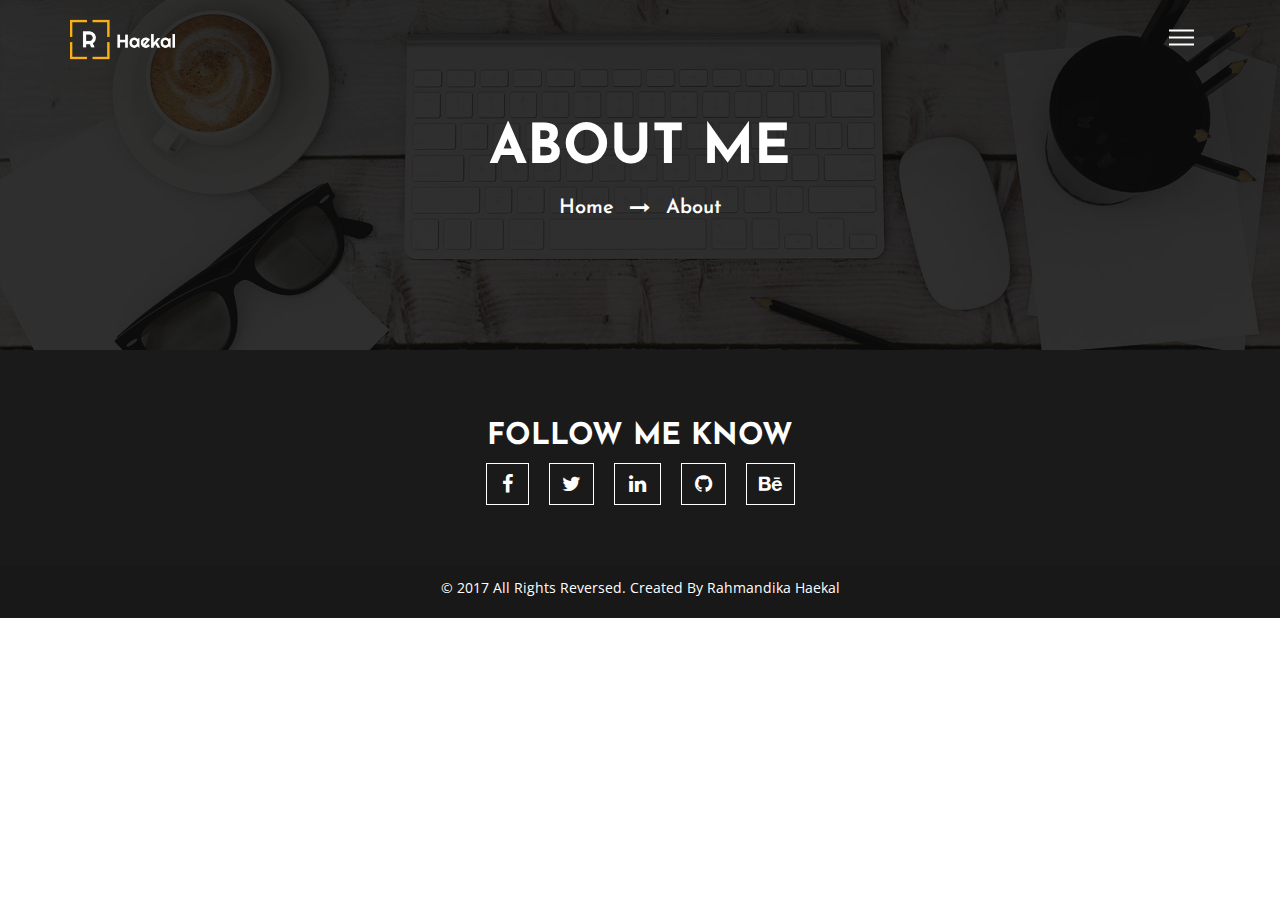
==== about.html @ 3e16d262 "uploading new file about" ====
<!doctype html>
 <html lang="en">
     <head>
        <meta charset="utf-8">
        <meta http-equiv="X-UA-Compatible" content="IE=edge">
        <meta name="viewport" content="width=device-width, initial-scale=1">
        <title>UX Personal Portofolio | Ekal Template theme by Bootstrap</title>
        <link rel="shortcut icon" href="assets/img/logo_tab.png">
        <link rel="stylesheet" href="assets_about/css/bootstrap.min.css">
        <link rel="stylesheet" href="assets_about/css/font-awesome.min.css">
        <link rel="stylesheet" href="assets_about/css/animate.css">
        <link rel="stylesheet" href="assets_about/css/main.css">
        <link rel="stylesheet" href="assets_about/css/responsive.css">
        
        <link href="https://fonts.googleapis.com/css?family=Josefin+Sans:100,300,400,600,700|Open+Sans:300,400,600,700,800" rel="stylesheet">
     </head>
     <body>
        <header id="home" class="site-header">
            <div class="header-top-area">
                <div class="container">
                    <div class="row">
                        <div class="col-sm-3">
                            <div class="nav-logo-wrap">
                                <a href="#banner" class="logo smoth-scroll">
                                <img id="logo-dark" src="assets/img/logo.png" class="wow pulse infinite" data-wow-delay="0.1s" data-wow-duration="2.3s" >
                                <img id="logo-white" src="assets/img/logo_white.png">
                                </a>
                            </div>
                        </div>
                        <div class="col-sm-9">
                            <div class="mainmenu">
                                <div class="navbar navbar-nobg">
                                    <div class="navbar-header">
                                        <button type="button" class="navbar-toggle" data-toggle="collapse" data-target=".navbar-collapse">
                                            <span class="sr-only">Toggle navigation</span>
                                            <span class="icon-bar"></span>
                                            <span class="icon-bar"></span>
                                            <span class="icon-bar"></span>
                                        </button>
                                    </div>
                                    <div class="nav-toggle hidden-xs">
                                        <button class="toggle-btn">
                                            <span class="icon-bar"></span>
                                            <span class="icon-bar"></span>
                                            <span class="icon-bar"></span>
                                        </button>
                                    </div>
                                    <div class="navbar-collapse collapse">
                                        <ul class="nav navbar-nav navbar-right">
                                            <li class="active"><a class="smoth-scroll" href="index.html">Home</a></li>
                                            <li><a class="smoth-scroll" href="about.html">About</a></li>
                                            <li><a class="smoth-scroll" href=".work">Work</a></li>
                                            <li><a class="smoth-scroll" href=".blog">Blog</a></li>
                                            <li><a class="smoth-scroll" href=".contact">Contact</a></li>
                                        </ul>
                                    </div>
                                </div>
                            </div>
                        </div>
                    </div>
                </div>
            </div>
        </header>
        
        <section id="banner" class="banner">
            <div class="container">
                <div class="main_banner_area col-md-8 col-md-offset-2 text-center">
                    <h1>About Me</h1>
                    <p>Home <i class="fa fa-long-arrow-right"></i> About</p>
                </div>
            </div>
        </section>
        
        <div class="label_social">
            <section>
                <div class="container">
                    <div class="col-md-6 col-md-offset-3 text-center">
                        <h2>Follow Me Know</h2>
                        <ul class="label_social_link">
                            <li><a href="http://www.facebook.com/rahmandikahaekal" target="_blank"><i class="fa fa-facebook"></i></a></li>
                            <li><a href=""><i class="fa fa-twitter"></i></a></li>
                            <li><a href="https://www.linkedin.com/in/rahmandikahaekal/" target="_blank"><i class="fa fa-linkedin"></i></a></li>
                            <li><a href="http://github.com/rahmandikahaekal" target="_blank"><i class="fa fa-github"></i></a></li>
                            <li><a href="https://www.behance.net/rahmandika7cfd" target="_blank"><i class="fa fa-behance"></i></a></li>
                        </ul>
                    </div>
                </div>
            </section>
        </div>
        
        <footer class="footer">
            <section>
                <div class="container">
                    <div class="col-md-6 col-md-offset-3 text-center">
                        <p>&copy; 2017 All Rights Reversed. Created By Rahmandika Haekal</p>
                    </div>
                </div>
            </section>
        </footer>         
         
         <script src="assets_about/js/jquery.min.js"></script>
         <script src="assets_about/js/bootstrap.min.js"></script>
         <script src="assets_about/js/wow.js"></script>
         <script src="assets_about/js/main.js"></script>
     </body>
 </html>
---- assets_about/css/main.css ----
/*====================
    Custom body & btn
====================*/
html,
body{
    font-family: 'Josefin Sans','Open Sans',sans-serif;
    font-weight: 400;
    font-size: 14px;
    background-color: #ffffff;
    color: #323232;
}
section { padding: 70px 0px 50px}
img {
    -webkit-user-select: none;
    -moz-user-select: none;
    -ms-user-select: none;
    user-select: none;
    -webkit-user-drag: none;
    user-drag: none;
    max-width: 100%;
}
a,
a:hover,
a:active,
a:focus {
    text-decoration: none;
    outline: none;
}
a,
button {
    -webkit-transition: all 0.2s ease-in-out
    -o-transition: all 0.2s ease-in-out
    transition: all 0.2s ease-in-out;
}
ul,
ol {
    list-style: none;
    padding: 0;
}

h2 {
    font-weight: 800;
    font-size: 30px;
    color: #333;
    margin: 0;
    padding-bottom: 10px;
    text-transform: uppercase;
}
h4 {
    font-weight: 800;
    font-size: 24px;
}
.head_col p {
    font-family: 'Open Sans',sans-serif;
    font-size: 14px;
    color: #666;
}

.btn-transparent {
    border: 2px solid #fff;
    font-weight: 700;
    font-size: 14px;
    background-color: transparent;
	color: #fff;
    padding: 9px 25px;
    text-transform: uppercase;
}
.btn-transparent:hover {
	background-color: #fff;
    color: #000;
    -webkit-transition: all 0.8s ease 0s;
    -moz-transition: all 0.8s ease 0s;
    transition: all 0.8s ease 0s;
}
.btn-white {
	border: 2px solid #fff;
    font-weight: 700;
    font-size: 14px;
    background-color: #fff;
    color: #000;
    padding: 9px 35px;
    text-transform: uppercase;
}
.btn-white:hover {
    background-color: transparent;
    color: #fff;
    -webkit-transition: all 0.8s ease 0s;
    -moz-transition: all 0.8s ease 0s;
    transition: all 0.8s ease 0s;
}
.btn-black {
    border: 2px solid #000;
    font-weight: 700;
    font-size: 14px;
    background-color: transparent;
	color: #000;
    padding: 8px 20px;
    text-transform: uppercase;
}
.btn-black:hover {
    color: #fff;
    background-color: #000;
    -webkit-transition: all 0.8s ease 0s;
    -moz-transition: all 0.8s ease 0s;
    transition: all 0.8s ease 0s;
}


/*====================
    Custom Navbar
====================*/
.header-top-area {
    position: fixed;
    left: 0;
    top: 0;
    width: 100%;
    z-index: 999;
    -webkit-transition: all 0.4s ease-out;
    transition: all 0.4s ease-out;
    z-index: 999999;
}
.nav-logo-wrap .logo img {
    padding-top: 8px;
	width: 40%;
}
.site-header #logo-dark,
.nav-logo-wrap .logo:after,
.nav-logo-wrap .logo:before {
	display: none
}
.main-nav.transparent #logo-white {
    display: block;
}
.logo {
    padding-top: 8px;
    -webkit-transition: all 0.3s ease-out;
    transition: all 0.3s ease-out;
}
.nav-toggle {
    position: absolute;
    right: 15px;
    top: 50%;
    -webkit-transform: translateY(-50%);
    transform: translateY(-50%);
}
.toggle-btn {
    background-color: transparent;
    border: 0 none;
    padding: 0;
    outline: none;
}
.toggle-btn .icon-bar {
    background-color: #fff;
    display: block;
    height: 2px;
    margin-bottom: 5px;
    width: 25px;
    position: relative;
    -webkit-transition: all 0.3s ease-in-out 0s;
    transition: all 0.3s ease-in-out 0s;
}
.toggle-btn.active .icon-bar:nth-child(2) {
    opacity: 0;
    -ms-filter: "progid:DXImageTransform.Microsoft.Alpha(Opacity=0)";
    visibility: hidden;
}
.toggle-btn.active .icon-bar:nth-child(1) {
    top: 9px;
    -webkit-transform: rotate(45deg);
    transform: rotate(45deg);
}
.toggle-btn.active .icon-bar:nth-child(3) {
    top: -5px;
    -webkit-transform: rotate(-45deg);
    transform: rotate(-45deg);
}
.toggle-btn .icon-bar:last-child {
    margin-bottom: 0;
}
.nav-toggle + .navbar-collapse {
    margin-right: 43px;
}
.site-header .navbar-collapse {
    opacity: 0;
    -ms-filter: "progid:DXImageTransform.Microsoft.Alpha(Opacity=0)";
    visibility: hidden;
    -webkit-transition: all 0.2s ease-in-out 0s;
    transition: all 0.2s ease-in-out 0s;
}
.site-header.active .navbar-collapse {
    opacity: 1;
    -ms-filter: "progid:DXImageTransform.Microsoft.Alpha(Opacity=100)";
    visibility: visible;
}
.mainmenu .navbar-nav li a {
    color: #fff;
    font-size: 14px;
    letter-spacing: 1px;
    padding: 30px 15px;
    -webkit-transition: .3s;
    transition: .3s;
    font-weight: 600;
}
.mainmenu .navbar-nav li a:hover {
    background: none;
    color: #000;
    -webkit-transition: all 0.3s ease-out;
    transition: all 0.3s ease-out;
}
.nav li a:focus,
.nav li a:hover {
    background: none;
    color: #000;
    -webkit-transition: all 0.3s ease-out;
    transition: all 0.3s ease-out;
}
.navbar {
    margin: 0;
}
.menu-bg {
    -webkit-transition: all 0.3s ease-out;
    transition: all 0.3s ease-out;
    background: #fff;
    box-shadow: 0px 7px 15px rgba(0, 0, 0, 0.28);
}
.menu-bg .logo {
    padding-top: 18px;
    -webkit-transition: all 0.3s ease-out;
    transition: all 0.3s ease-out;
}
.menu-bg .mainmenu .navbar-nav li a {
    color: #000;
    padding: 20px 15px;
    -webkit-transition: .3s;
    transition: .3s;
}
.menu-bg .mainmenu .navbar-nav li a:hover {
    color: #000;
    text-decoration: line-through;
}

/*===================
    Home
===================*/
.banner{
	position: relative;
	width: 100%;
	height: 350px;
	background-image: url('../img/banner_bg.jpg');
    background-position: center bottom;
	-webkit-background-size: cover;
	-moz-background-size: cover;
	-o-background-size: cover;
	background-size: cover;
}
.banner:after {
	content: "";
	position: absolute;
	width: 100%;
	height: 100%;
    background: #000;
	top: 0;
	left: 0;
	z-index: 99;
	opacity: 0.60;
	filter: alpha(Opacity=90);
}
.main_banner_area {
    position: relative;
    top: 50px;
	text-align: center;
    z-index: 9999;
    color: #fff;
}
.main_banner_area h1{
    margin: 0;
}
.main_banner_area h1 {
    font-weight: 800;
    font-size: 55px;
    padding-bottom: 13px;
    text-transform: uppercase;
}
.main_banner_area p {
    font-weight: 600;
    font-size: 20px;
    padding-bottom: 15px;
}
.main_banner_area .fa {
	position: relative;
    top: 2px;
    padding: 0px 10px;
}

/*===================
    Intro
===================*/
section.intro {
    padding-bottom: 0px;
}
.intro_col {
	padding-right: 0px;
}

/*===================
    Service
===================*/
.service {
	background-color: #f6f6f6;
    color: #323232;
}
.service p {
    font-family: 'Open Sans',sans-serif;
    font-size: 14px;
    color: #666;
}
.main_service_area {
	padding-top: 15px;
}

/*===================
    Offer
===================*/
.main_offer_area {
    padding-top: 20px;
}
.main_offer_area i {
    border: 1px solid #000;
    border-radius: 50%;
    font-size: 29px;
    padding: 15px;
}
.main_offer_area .col-md-4:hover i {
    background-color: #333;
    color: #fff;
    -webkit-transition: all 0.4s ease-in 0s;
    -moz-transition: all 0.4s ease-in 0s;
    transition: all 0.4s ease-in 0s;
}
.main_offer_area p {
    font-family: 'Open Sans',sans-serif;
    font-size: 14px;
    color: #666;
}

/*===================
    Portfolio
===================*/
section.work div.head_col {
    padding-bottom: 20px;
}
.work_col {
	padding: 7px 10px;
}
.work_col figure {
    background-color: #ddd;
}
.work_col figure figcaption {
    background-color: #333;
}
.work_col [class*=" imghvr-shutter-out-"]:before, 
.work_col [class^=imghvr-shutter-out-]:before {
    background: #333;
    position: absolute;
    content: "";
    -webkit-transition-delay: 0.105s;
    -moz-transition-delay: 0.105s;
    transition-delay: 0.105s;
}
.work_col figcaption h3 {
    font-weight: 700;
    text-transform: uppercase;
}
.work_col figcaption p {
    font-family: 'Open Sans',sans-serif;
    font-weight: 500;
    padding-bottom: 10px;
}
.work_col figcaption a {
    position: static;
}
.work_col figcaption .btn-transparent,
.work_col figcaption .btn-white {
	padding: 8px 10px 5px;
    margin-right: 5px;
}
.work_col figcaption .btn-white {
	margin-right: 0px;
    margin-left: 5px;
}
.work_col figcaption i {
    font-size: 16px;
}

/*===================
    Label Link Contact
===================*/
div.label_link_contact section {
    padding: 50px 0px;
}
.label_link_contact {
	background-color: #333333;
    color: #fff;
}
.label_desc p {
	font-size: 18px;
}
.label_desc p:nth-child(2) {
	font-weight: 800;
}
.label_link a {
	position: relative;
    top: 20px;
}


/*===================
    Testimonial
===================*/
.testimonial{
    margin: 0 15px;
}
.testimonial .content{
    border: 2px solid #000;
    padding: 0px 30px 25px;
    margin-bottom: 15px;
    position: relative;
    background: #f6f6f6;
    min-height: 100px;
}
.testimonial .content:after{
    content: "";
    border-top: 10px solid #000;
    border-left: 10px solid transparent;
    border-right: 9px solid transparent;
    position: absolute;
    bottom: -10px;
    left: 16%;
}
.testimonial i {
    font-size: 20px;
    position: relative;
    top: 25px;
}
.testimonial .description{
    font-family: 'Open Sans',sans-serif;
    margin-bottom: 0px;
    padding-left: 30px;
    color: #333;
}
.testimonial-pic{
    float:left;
}
.testimonial-pic > img{
    width: 80px;
    height: 80px;
    border-radius: 50%;
    border: 2px solid #e5e5e5;
    margin-left: 40px;
}
.testimonial .testimonial-review{
    margin:3px 0 0 15px;
    float: left;
}
.testimonial .testimonial-title{
    font-size:16px;
    text-transform: uppercase;
    font-weight: bold;
    margin:0;
}
.testimonial > .testimonial-review span {
    font-family: 'Open Sans',sans-serif;
    color: #333;
    display: block;
    font-size: 13px;
    margin-bottom:5px;
    text-transform: uppercase;
}
.testimonial .social-links{
    padding:0;
    margin:0;
}
.testimonial .social-links > li{
    list-style:none;
    display:inline-block;
    margin-right:10px;
}
.owl-theme .owl-controls .owl-page.active span, .owl-theme .owl-controls.clickable .owl-page:hover span{
    background: #111;
}
.owl-theme .owl-controls .owl-page span{
    background: #eee;
    opacity: 1;
}
.owl-theme .owl-controls .owl-page span{
    width: 10px;
    height:10px;
    margin: 5px 6px;
}

/*===================
    Label Client
===================*/
.label_client section {
    padding: 30px 0px 0pxg;
}
.label_client {
	background-color: #f6f6f6;
}
.label_client .owl-controls {
	visibility: hidden;
}

/*===================
    Blog
===================*/
.main_blog_area {
    padding-top: 20px;
}
.main_blog_area .blog_detail {
    font-family: 'Open Sans',sans-serif;
    padding: 8px 0px;
}
.main_blog_area .blog_detail li {
    display: inline-block;
    color: #444;
    padding-right: 10px;
}
.blog_content h6 {
    font-weight: 700;
    font-size: 20px;
    text-transform: inherit;
}
.link_blog {
    font-weight: 700;
    color: #333;
}
.link_blog i {
    padding-left: 7px;
}
a.link_blog:after {
    border-bottom: 2px solid #333;
    content: ' ';
    display: block;
    position: relative;
    top: 4px;
    width: 33%;
    opacity: 0;
    transition: all 0.4s ease-in 0s;
}
a.link_blog:hover,
a.link_blog:active,
a.link_blog:visited,
a.link_blog:hover:after {
    color: #333;
    opacity: 1;
}

/*===================
    Label Social
===================*/
.label_social {
	background-color: #1a1a1a;
}
.label_social h2 {
    color: #fff;
}
.label_social ul li {
    display: inline-block;
    padding: 0px 8px;
}
.label_social ul li i {
    font-size: 20px;
    border: 1px solid #fff;
    padding: 10px;
    color: #fff;
    transition: all 0.3s ease-in 0s;
}
.label_social_link li:nth-child(1) i {
    padding: 10px 15px;
}
.label_social_link li:nth-child(2) i,
.label_social_link li:nth-child(5) i {
    padding: 10px 12px;
}
.label_social_link li:nth-child(3) i {
    padding: 10px 14px;
}
.label_social_link li:nth-child(4) i {
    padding: 10px 13px;
}
.label_social_link li:nth-child(1):hover i {
    background-color: #3b5998;
}
.label_social_link li:nth-child(2):hover i {
    background-color: #48c0eb;
}
.label_social_link li:nth-child(3):hover i {
    background-color: #0177b5;
}
.label_social_link li:nth-child(4):hover i {
    background-color: #fff;
    color: #000;
}
.label_social_link li:nth-child(5):hover i {
    background-color: #0047ad;
}

/*===================
    Footer
===================*/
.footer {
    font-family: 'Open Sans',sans-serif;
	background-color: #181818;
    color: #fff;
}
.footer section {
    padding: 13px 0px 10px;
}
---- assets_about/css/responsive.css ----
/* Navigation Bar*/
@media only screen and (min-width: 767px) and (max-width: 991px) {
    .mainmenu .navbar-nav li a {
        padding: 30px 11px;
        font-size: 12px;
    }
    .menu-bg .mainmenu .navbar-nav li a {
        padding: 20px 11px;
        font-size: 12px;
    }
    .nav-logo-wrap .logo img {
	    width: 70%;
        
    }
}
@media only screen and (max-width: 767px) {
    .site-header .navbar-collapse {
        opacity: 1;
        visibility: visible;
    }
    .navbar-toggle .icon-bar {
        background: #FFCB2F;
    }
    .menu-bg .navbar-toggle .icon-bar {
        background: #FFCB2F;
    }
    .navbar-toggle {
        margin-right: 0px;
        margin-top: -30px;
    }
    .navbar {
        min-height: 0px;
    }
    .mainmenu .navbar-nav li a {
        padding: 11px 15px;
    }
    .mainmenu .navbar-nav li a:hover {
        color: #FFCB2F;
    }
    .menu-bg .mainmenu .navbar-nav li a:hover {
        color: #FFCB2F;
    }
    .menu-bg .mainmenu .navbar-nav li a {
        padding: 11px 15px;
    }
    .navbar-fixed-bottom .navbar-collapse,
    .navbar-fixed-top .navbar-collapse {
        max-height: 420px;
    }
    .navbar-toggle {
        margin-top: -53px;
    }
    .navbar-collapse {
        background: rgba(0, 0, 0, .9);
    }
    .menu-bg .navbar-collapse {
        background: rgba(0, 0, 0, .9);
    }
}
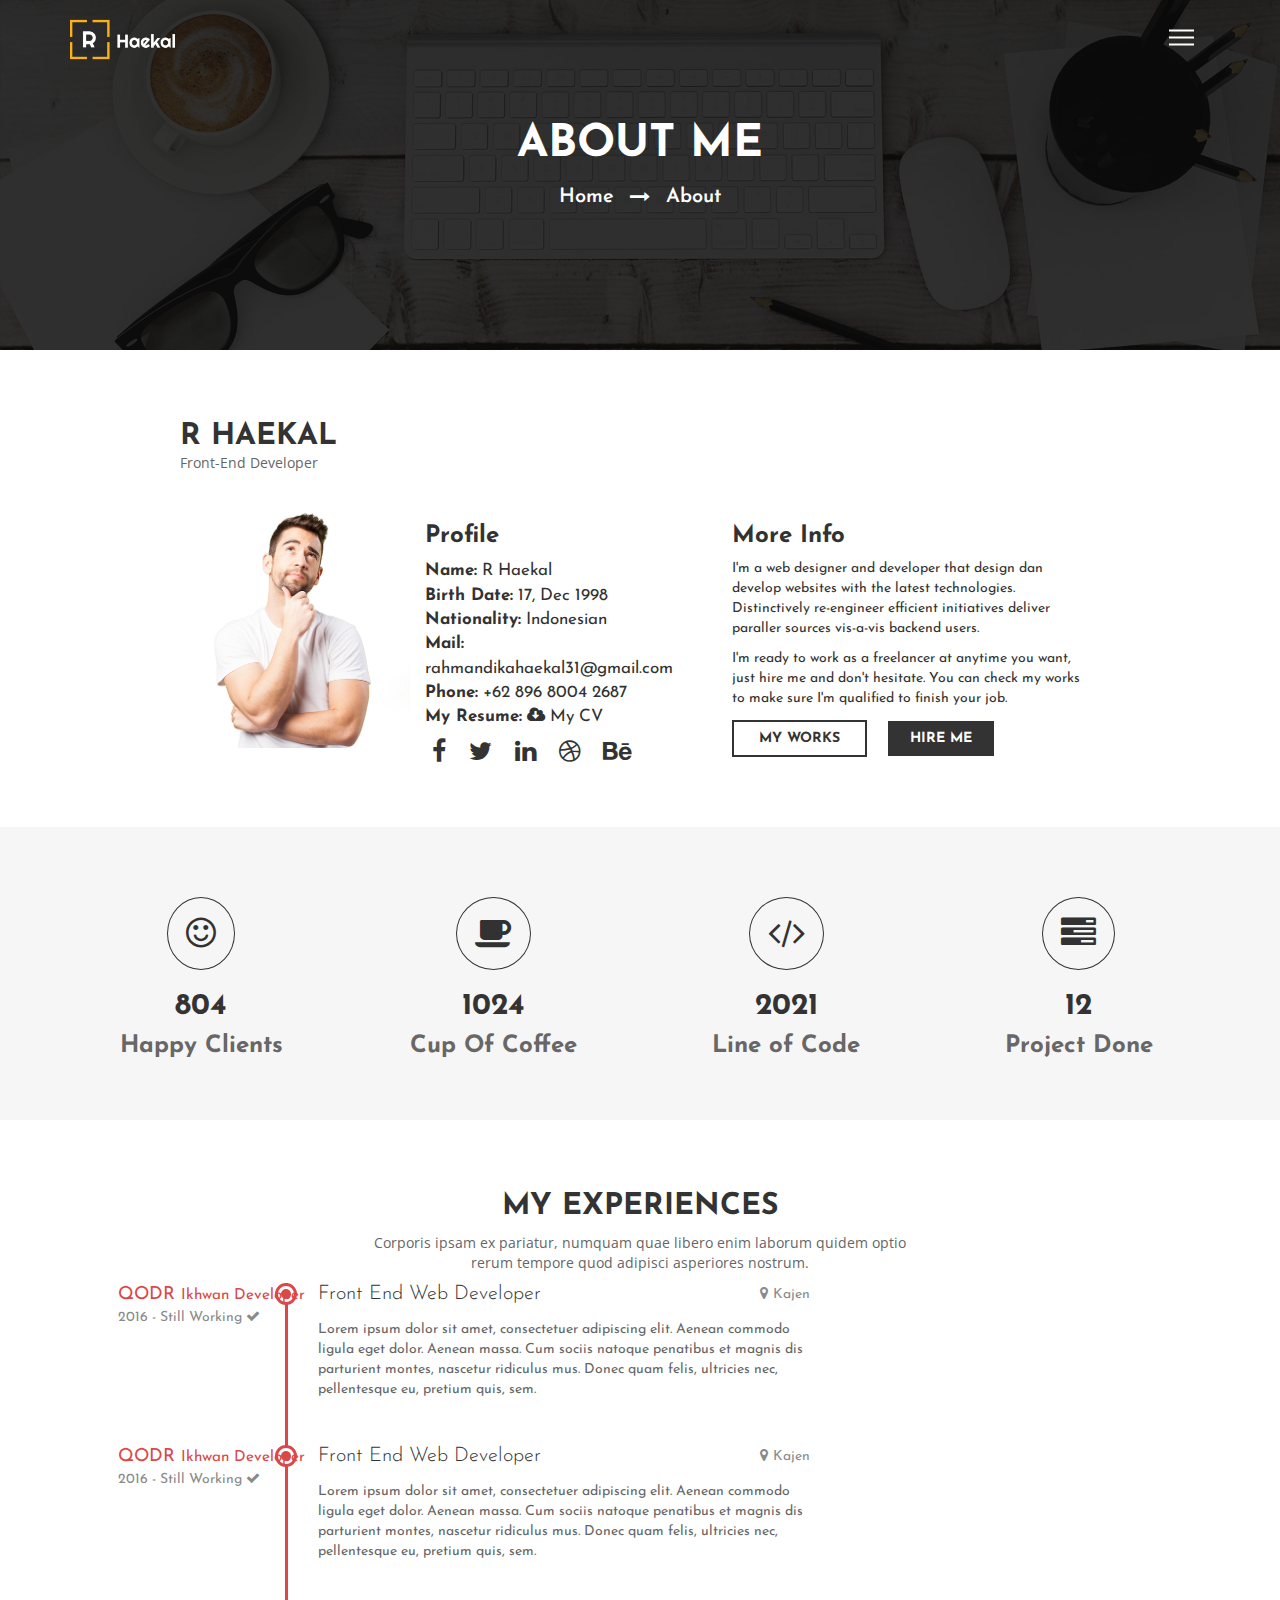
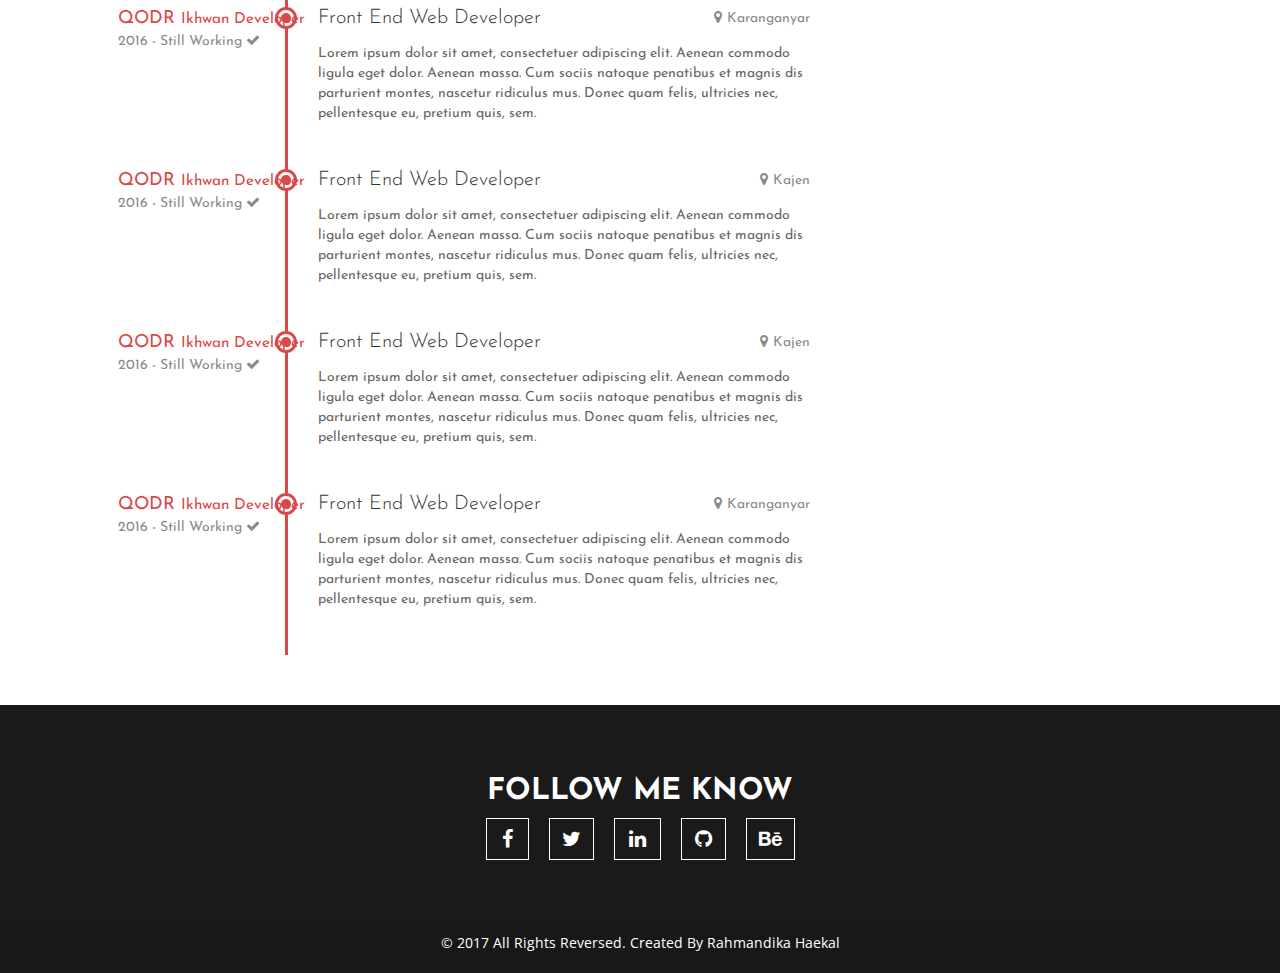
==== commit 6a8e41d7: "uploading file about section and experience" ====
--- a/about.html
+++ b/about.html
@@ -71,6 +71,179 @@
             </div>
         </section>
         
+        <section class="intro">
+            <div class="container">
+                <div class="main_intro_area col-md-10 col-md-offset-1 text-left">
+                    <div class="head_col">
+                        <h2>R Haekal</h2>
+                        <p>Front-End Developer</p>
+                    </div>
+                    <div class="main_intro_content">
+                        <div class="img_col col-md-3">
+                            <img class="img-responsive" src="assets/img/about.jpg">
+                        </div>
+                        <div class="bio_col col-md-4">
+                            <h4>Profile</h4>
+                            <ul class="bio_item">
+                                <li><span>Name:</span> R Haekal</li>
+                                <li><span>Birth Date:</span> 17, Dec 1998</li>
+                                <li><span>Nationality:</span> Indonesian</li>
+                                <li><span>Mail:</span> rahmandikahaekal31@gmail.com</li>
+                                <li><span>Phone:</span> +62 896 8004 2687</li>
+                                <li><span>My Resume:</span> <i class="fa fa-cloud-download"></i> My CV</li>
+                            </ul>
+                            <ul class="link_item">
+                                <li><a href="http://www.facebook.com/rahmandikahaekal" target="_blank"><i class="fa fa-facebook"></i></a></li>
+                                <li><a href=""><i class="fa fa-twitter"></i></a></li>
+                                <li><a href="https://www.linkedin.com/in/rahmandikahaekal/" target="_blank"><i class="fa fa-linkedin"></i></a></li>
+                                <li><a href="http://github.com/rahmandikahaekal" target="_blank"><i class="fa fa-dribbble"></i></a></li>
+                                <li><a href="https://www.behance.net/rahmandika7cfd" target="_blank"><i class="fa fa-behance"></i></a></li>
+                            </ul>
+                        </div>
+                        <div class="desc_col col-md-5">
+                            <h4>More Info</h4>
+                            <p>I'm a web designer and developer that design dan develop websites with the latest technologies.
+                            Distinctively re-engineer efficient initiatives deliver paraller sources vis-a-vis backend users.</p>
+                            
+                            <p>I'm ready to work as a freelancer at anytime you want, just hire me and don't hesitate. You can check
+                            my works to make sure I'm qualified to finish your job.</p>
+                            <ul>
+                                <li><a class="btn-transparent">My Works</a></li>
+                                <li><a class="btn-black">Hire Me</a></li>
+                            </ul>
+                        </div>
+                    </div>
+                </div>
+            </div>
+        </section>
+        
+        <section class="milestone">
+            <div class="container">
+                <div class="row sub-icon">
+                    <div class="col-md-3 col-sm-3 col-xs-6 text-center">
+                        <i class="fa fa-smile-o"></i>
+                        <h2 class="counter">804</h2>
+                        <h3>Happy Clients</h3>
+                    </div>
+                    <div class="col-md-3 col-sm-3 col-xs-6 text-center">
+                        <i class="fa fa-coffee"></i>
+                        <h2 class="counter">1024</h2>
+                        <h3>Cup Of Coffee</h3>
+                    </div>
+                    <div class="col-md-3 col-sm-3 col-xs-6 text-center">
+                        <i class="fa fa-code"></i>
+                        <h2 class="counter">2021</h2>
+                        <h3>Line of Code</h3>
+                    </div>
+                    <div class="col-md-3 col-sm-3 col-xs-6 text-center">
+                        <i class="fa fa-tasks"></i>
+                        <h2 class="counter">12</h2>
+                        <h3>Project Done</h3>
+                    </div>
+                </div>
+            </div>
+        </section>
+        
+        <section class="experience">
+            <div class="container">
+                <div class="head_col col-md-6 col-md-offset-3 text-center">
+                    <h2>My Experiences</h2>
+                    <p>Corporis ipsam ex pariatur, numquam quae libero enim laborum quidem optio rerum tempore quod adipisci asperiores nostrum.</p>
+                </div>
+                <div class="main_experience_area col-md-12">
+                        <div class="timeline col-md-6">
+                            <div class="item">
+                                <div class="study-place">
+                                    <h3 class="place">Front End Web Developer</h3>
+                                    <div class="location"><i class="fa fa-map-marker" aria-hidden="true"></i>Kajen</div>
+                                </div>
+                                <div class="study-meta">
+                                    <div class="title">QODR <small>Ikhwan Developer</small></div>
+                                    <div class="time">2016 - Still Working <i class="fa fa-check"></i></div>
+                                </div><!--//job-meta-->
+                                <div class="study-desc">
+                                    <p>Lorem ipsum dolor sit amet, consectetuer adipiscing elit. Aenean commodo ligula eget dolor. Aenean massa. Cum sociis natoque penatibus et magnis dis parturient montes, nascetur ridiculus mus. Donec quam felis, ultricies nec, pellentesque eu, pretium quis, sem.</p> 
+                                </div><!--//job-desc-->
+                            </div><!--//item-->
+
+                            <div class="item">
+                                <div class="study-place">
+                                    <h3 class="place">Front End Web Developer</h3>
+                                    <div class="location"><i class="fa fa-map-marker" aria-hidden="true"></i>Kajen</div>
+                                </div>
+                                <div class="study-meta">
+                                    <div class="title">QODR <small>Ikhwan Developer</small></div>
+                                    <div class="time">2016 - Still Working <i class="fa fa-check"></i></div>
+                                </div><!--//job-meta-->
+                                <div class="study-desc">
+                                    <p>Lorem ipsum dolor sit amet, consectetuer adipiscing elit. Aenean commodo ligula eget dolor. Aenean massa. Cum sociis natoque penatibus et magnis dis parturient montes, nascetur ridiculus mus. Donec quam felis, ultricies nec, pellentesque eu, pretium quis, sem.</p> 
+                                </div><!--//job-desc-->
+                            </div><!--//item-->
+
+                            <div class="item">
+                                <div class="study-place">
+                                    <h3 class="place">Front End Web Developer</h3>
+                                    <div class="location"><i class="fa fa-map-marker" aria-hidden="true"></i>Karanganyar</div>
+                                </div>
+                                <div class="study-meta">
+                                    <div class="title">QODR <small>Ikhwan Developer</small></div>
+                                    <div class="time">2016 - Still Working <i class="fa fa-check"></i></div>
+                                </div><!--//job-meta-->
+                                <div class="study-desc">
+                                    <p>Lorem ipsum dolor sit amet, consectetuer adipiscing elit. Aenean commodo ligula eget dolor. Aenean massa. Cum sociis natoque penatibus et magnis dis parturient montes, nascetur ridiculus mus. Donec quam felis, ultricies nec, pellentesque eu, pretium quis, sem. </p> 
+                                </div><!--//job-desc-->
+                            </div><!--//item-->
+
+                        </div>
+                        <div class="timeline col-md-6">
+                            <div class="item">
+                                <div class="study-place">
+                                    <h3 class="place">Front End Web Developer</h3>
+                                    <div class="location"><i class="fa fa-map-marker" aria-hidden="true"></i>Kajen</div>
+                                </div>
+                                <div class="study-meta">
+                                    <div class="title">QODR <small>Ikhwan Developer</small></div>
+                                    <div class="time">2016 - Still Working <i class="fa fa-check"></i></div>
+                                </div><!--//job-meta-->
+                                <div class="study-desc">
+                                    <p>Lorem ipsum dolor sit amet, consectetuer adipiscing elit. Aenean commodo ligula eget dolor. Aenean massa. Cum sociis natoque penatibus et magnis dis parturient montes, nascetur ridiculus mus. Donec quam felis, ultricies nec, pellentesque eu, pretium quis, sem.</p> 
+                                </div><!--//job-desc-->
+                            </div><!--//item-->
+
+                            <div class="item">
+                                <div class="study-place">
+                                    <h3 class="place">Front End Web Developer</h3>
+                                    <div class="location"><i class="fa fa-map-marker" aria-hidden="true"></i>Kajen</div>
+                                </div>
+                                <div class="study-meta">
+                                    <div class="title">QODR <small>Ikhwan Developer</small></div>
+                                    <div class="time">2016 - Still Working <i class="fa fa-check"></i></div>
+                                </div><!--//job-meta-->
+                                <div class="study-desc">
+                                    <p>Lorem ipsum dolor sit amet, consectetuer adipiscing elit. Aenean commodo ligula eget dolor. Aenean massa. Cum sociis natoque penatibus et magnis dis parturient montes, nascetur ridiculus mus. Donec quam felis, ultricies nec, pellentesque eu, pretium quis, sem.</p> 
+                                </div><!--//job-desc-->
+                            </div><!--//item-->
+
+                            <div class="item">
+                                <div class="study-place">
+                                    <h3 class="place">Front End Web Developer</h3>
+                                    <div class="location"><i class="fa fa-map-marker" aria-hidden="true"></i>Karanganyar</div>
+                                </div>
+                                <div class="study-meta">
+                                    <div class="title">QODR <small>Ikhwan Developer</small></div>
+                                    <div class="time">2016 - Still Working <i class="fa fa-check"></i></div>
+                                </div><!--//job-meta-->
+                                <div class="study-desc">
+                                    <p>Lorem ipsum dolor sit amet, consectetuer adipiscing elit. Aenean commodo ligula eget dolor. Aenean massa. Cum sociis natoque penatibus et magnis dis parturient montes, nascetur ridiculus mus. Donec quam felis, ultricies nec, pellentesque eu, pretium quis, sem. </p> 
+                                </div><!--//job-desc-->
+                            </div><!--//item-->
+
+                        </div>
+                </div>
+            </div>
+        </section>
+
+        
         <div class="label_social">
             <section>
                 <div class="container">
@@ -100,6 +273,9 @@
          
          <script src="assets_about/js/jquery.min.js"></script>
          <script src="assets_about/js/bootstrap.min.js"></script>
+         <script src="assets_about/js/appear.js"></script>
+         <script src="assets_about/js/waypoints.min.js"></script>
+         <script src="assets_about/js/jquery.counterup.min.js"></script>
          <script src="assets_about/js/wow.js"></script>
          <script src="assets_about/js/main.js"></script>
      </body>
--- a/assets_about/css/main.css
+++ b/assets_about/css/main.css
@@ -57,17 +57,17 @@
 }
 
 .btn-transparent {
-    border: 2px solid #fff;
+    border: 2px solid #333;
     font-weight: 700;
     font-size: 14px;
     background-color: transparent;
-	color: #fff;
+	color: #333;
     padding: 9px 25px;
     text-transform: uppercase;
 }
 .btn-transparent:hover {
-	background-color: #fff;
-    color: #000;
+	background-color: #333;
+    color: #fff;
     -webkit-transition: all 0.8s ease 0s;
     -moz-transition: all 0.8s ease 0s;
     transition: all 0.8s ease 0s;
@@ -89,22 +89,21 @@
     transition: all 0.8s ease 0s;
 }
 .btn-black {
-    border: 2px solid #000;
+    border: 2px solid #333;
     font-weight: 700;
     font-size: 14px;
-    background-color: transparent;
-	color: #000;
+    background-color: #333;
+	color: #fff;
     padding: 8px 20px;
     text-transform: uppercase;
 }
 .btn-black:hover {
-    color: #fff;
-    background-color: #000;
+    color: #333;
+    background-color: #fff;
     -webkit-transition: all 0.8s ease 0s;
     -moz-transition: all 0.8s ease 0s;
     transition: all 0.8s ease 0s;
 }
-
 
 /*====================
     Custom Navbar
@@ -277,7 +276,7 @@
 }
 .main_banner_area h1 {
     font-weight: 800;
-    font-size: 55px;
+    font-size: 45px;
     padding-bottom: 13px;
     text-transform: uppercase;
 }
@@ -295,265 +294,175 @@
 /*===================
     Intro
 ===================*/
-section.intro {
+.main_intro_area .head_col h2 {
+	padding: 0px;
+}
+.main_intro_content {
+	padding-top: 30px;
+}
+.img_col {
+    padding-right: 0px;
+	padding-left: 0px;
+}
+.bio_item {
+    font-weight: 400;
+    font-size: 17px;
+	padding: 0px;
+}
+.bio_item span {
+    font-weight: 700;
+}
+.bio_item li {
     padding-bottom: 0px;
 }
-.intro_col {
-	padding-right: 0px;
+.bio_col .link_item li {
+    display: inline-block;
+    padding-right: 5px;
+}
+.bio_col .link_item li i {
+    font-size: 25px;
+    color: #333;
+    padding: 0px 7px;
+}
+.link_item li:hover i {
+    color: #3b5998;
+    transition: all 0.4s ease 0s;
+}
+.link_item li:nth-child(2):hover i {
+    color: #1da1f2;
+}
+.link_item li:nth-child(3):hover i {
+    color: #0077b5;
+}
+.link_item li:nth-child(4):hover i {
+    color: #eb5890;
+}
+.link_item li:nth-child(5):hover i {
+    color: #006dff;
+}
+.desc_col ul {
+    padding-top: 10px;
+}
+.desc_col ul li {
+    display: inline-block;
+    padding-right: 17px;
 }
 
 /*===================
-    Service
+    Counter Up
 ===================*/
-.service {
+.milestone {
 	background-color: #f6f6f6;
-    color: #323232;
-}
-.service p {
-    font-family: 'Open Sans',sans-serif;
-    font-size: 14px;
+}
+.milestone h2,
+.milestone h3 {
+	margin: 0px;
+    padding: 0px;
+    padding-bottom: 10px;
+}
+.milestone h3 {
+    font-weight: 700;
+    color: #686666;
+}
+.milestone i {
+    font-size: 2.49em;
+    border: 1px solid #333;
+    border-radius: 50%;
+    padding: 18px;
+    margin-bottom: 20px;
+}
+
+/*===================
+    Experiences
+====================*/
+.timeline {
+    border-left: 3px solid #da4847;
+    border-bottom-right-radius: 2px;
+    border-top-right-radius: 2px;
+    position: relative;
+    padding: 0 30px;
+    margin-left: 200px;
+}
+.timeline .item {
+    position: relative;
+    margin-bottom: 45px;
+}
+
+.timeline .item:before {
+    content: "";
+    position: absolute;
+    left: -43px;
+    top: 0;
+    display: inline-block;
+    width: 22px;
+    height: 22px;
+    -webkit-border-radius: 50%;
+    -moz-border-radius: 50%;
+    -ms-border-radius: 50%;
+    -o-border-radius: 50%;
+    border-radius: 50%;
+    -moz-background-clip: padding;
+    -webkit-background-clip: padding-box;
+    background-clip: padding-box;
+    background: #fff;
+    border: 3px solid #da4847;
+}
+.timeline .work-place,
+.timeline .study-place {
+    position: relative;
+}
+.timeline .place {
+    margin-top: 0;
+    margin-bottom: 15px;
+    font-size: 20px;
+    font-weight: 300;
+}
+.timeline .location {
+    position: absolute;
+    right: 0;
+    top: 2px;
+    color: #8a8a8a;
+}
+.timeline .location .fa {
+    margin-right: 5px;
+}
+.timeline .job-meta,
+.timeline .study-meta {
+    position: absolute;
+    left: -200px;
+    top: 0;
+}
+.timeline .job-meta .title,
+.timeline .study-meta .title{
+    font-size: 18px;
+    color: #da4847;
+}
+.timeline .job-meta .time,
+.timeline .study-meta .time {
+    color: #8a8a8a;
+}
+.timeline .job-desc,
+.timeline .study-desc {
     color: #666;
 }
-.main_service_area {
-	padding-top: 15px;
-}
-
-/*===================
-    Offer
-===================*/
-.main_offer_area {
-    padding-top: 20px;
-}
-.main_offer_area i {
-    border: 1px solid #000;
+.timeline .item:after {
+    content: "";
+    position: absolute;
+    left: -37px;
+    top: 6px;
+    display: inline-block;
+    width: 10px;
+    height: 10px;
+    -webkit-border-radius: 50%;
+    -moz-border-radius: 50%;
+    -ms-border-radius: 50%;
+    -o-border-radius: 50%;
     border-radius: 50%;
-    font-size: 29px;
-    padding: 15px;
-}
-.main_offer_area .col-md-4:hover i {
-    background-color: #333;
-    color: #fff;
-    -webkit-transition: all 0.4s ease-in 0s;
-    -moz-transition: all 0.4s ease-in 0s;
-    transition: all 0.4s ease-in 0s;
-}
-.main_offer_area p {
-    font-family: 'Open Sans',sans-serif;
-    font-size: 14px;
-    color: #666;
-}
-
-/*===================
-    Portfolio
-===================*/
-section.work div.head_col {
-    padding-bottom: 20px;
-}
-.work_col {
-	padding: 7px 10px;
-}
-.work_col figure {
-    background-color: #ddd;
-}
-.work_col figure figcaption {
-    background-color: #333;
-}
-.work_col [class*=" imghvr-shutter-out-"]:before, 
-.work_col [class^=imghvr-shutter-out-]:before {
-    background: #333;
-    position: absolute;
-    content: "";
-    -webkit-transition-delay: 0.105s;
-    -moz-transition-delay: 0.105s;
-    transition-delay: 0.105s;
-}
-.work_col figcaption h3 {
-    font-weight: 700;
-    text-transform: uppercase;
-}
-.work_col figcaption p {
-    font-family: 'Open Sans',sans-serif;
-    font-weight: 500;
-    padding-bottom: 10px;
-}
-.work_col figcaption a {
-    position: static;
-}
-.work_col figcaption .btn-transparent,
-.work_col figcaption .btn-white {
-	padding: 8px 10px 5px;
-    margin-right: 5px;
-}
-.work_col figcaption .btn-white {
-	margin-right: 0px;
-    margin-left: 5px;
-}
-.work_col figcaption i {
-    font-size: 16px;
-}
-
-/*===================
-    Label Link Contact
-===================*/
-div.label_link_contact section {
-    padding: 50px 0px;
-}
-.label_link_contact {
-	background-color: #333333;
-    color: #fff;
-}
-.label_desc p {
-	font-size: 18px;
-}
-.label_desc p:nth-child(2) {
-	font-weight: 800;
-}
-.label_link a {
-	position: relative;
-    top: 20px;
-}
-
-
-/*===================
-    Testimonial
-===================*/
-.testimonial{
-    margin: 0 15px;
-}
-.testimonial .content{
-    border: 2px solid #000;
-    padding: 0px 30px 25px;
-    margin-bottom: 15px;
-    position: relative;
-    background: #f6f6f6;
-    min-height: 100px;
-}
-.testimonial .content:after{
-    content: "";
-    border-top: 10px solid #000;
-    border-left: 10px solid transparent;
-    border-right: 9px solid transparent;
-    position: absolute;
-    bottom: -10px;
-    left: 16%;
-}
-.testimonial i {
-    font-size: 20px;
-    position: relative;
-    top: 25px;
-}
-.testimonial .description{
-    font-family: 'Open Sans',sans-serif;
-    margin-bottom: 0px;
-    padding-left: 30px;
-    color: #333;
-}
-.testimonial-pic{
-    float:left;
-}
-.testimonial-pic > img{
-    width: 80px;
-    height: 80px;
-    border-radius: 50%;
-    border: 2px solid #e5e5e5;
-    margin-left: 40px;
-}
-.testimonial .testimonial-review{
-    margin:3px 0 0 15px;
-    float: left;
-}
-.testimonial .testimonial-title{
-    font-size:16px;
-    text-transform: uppercase;
-    font-weight: bold;
-    margin:0;
-}
-.testimonial > .testimonial-review span {
-    font-family: 'Open Sans',sans-serif;
-    color: #333;
-    display: block;
-    font-size: 13px;
-    margin-bottom:5px;
-    text-transform: uppercase;
-}
-.testimonial .social-links{
-    padding:0;
-    margin:0;
-}
-.testimonial .social-links > li{
-    list-style:none;
-    display:inline-block;
-    margin-right:10px;
-}
-.owl-theme .owl-controls .owl-page.active span, .owl-theme .owl-controls.clickable .owl-page:hover span{
-    background: #111;
-}
-.owl-theme .owl-controls .owl-page span{
-    background: #eee;
-    opacity: 1;
-}
-.owl-theme .owl-controls .owl-page span{
-    width: 10px;
-    height:10px;
-    margin: 5px 6px;
-}
-
-/*===================
-    Label Client
-===================*/
-.label_client section {
-    padding: 30px 0px 0pxg;
-}
-.label_client {
-	background-color: #f6f6f6;
-}
-.label_client .owl-controls {
-	visibility: hidden;
-}
-
-/*===================
-    Blog
-===================*/
-.main_blog_area {
-    padding-top: 20px;
-}
-.main_blog_area .blog_detail {
-    font-family: 'Open Sans',sans-serif;
-    padding: 8px 0px;
-}
-.main_blog_area .blog_detail li {
-    display: inline-block;
-    color: #444;
-    padding-right: 10px;
-}
-.blog_content h6 {
-    font-weight: 700;
-    font-size: 20px;
-    text-transform: inherit;
-}
-.link_blog {
-    font-weight: 700;
-    color: #333;
-}
-.link_blog i {
-    padding-left: 7px;
-}
-a.link_blog:after {
-    border-bottom: 2px solid #333;
-    content: ' ';
-    display: block;
-    position: relative;
-    top: 4px;
-    width: 33%;
-    opacity: 0;
-    transition: all 0.4s ease-in 0s;
-}
-a.link_blog:hover,
-a.link_blog:active,
-a.link_blog:visited,
-a.link_blog:hover:after {
-    color: #333;
-    opacity: 1;
+    -moz-background-clip: padding;
+    -webkit-background-clip: padding-box;
+    background-clip: padding-box;
+    background: #da4847;
+    z-index: 10;
 }
 
 /*===================
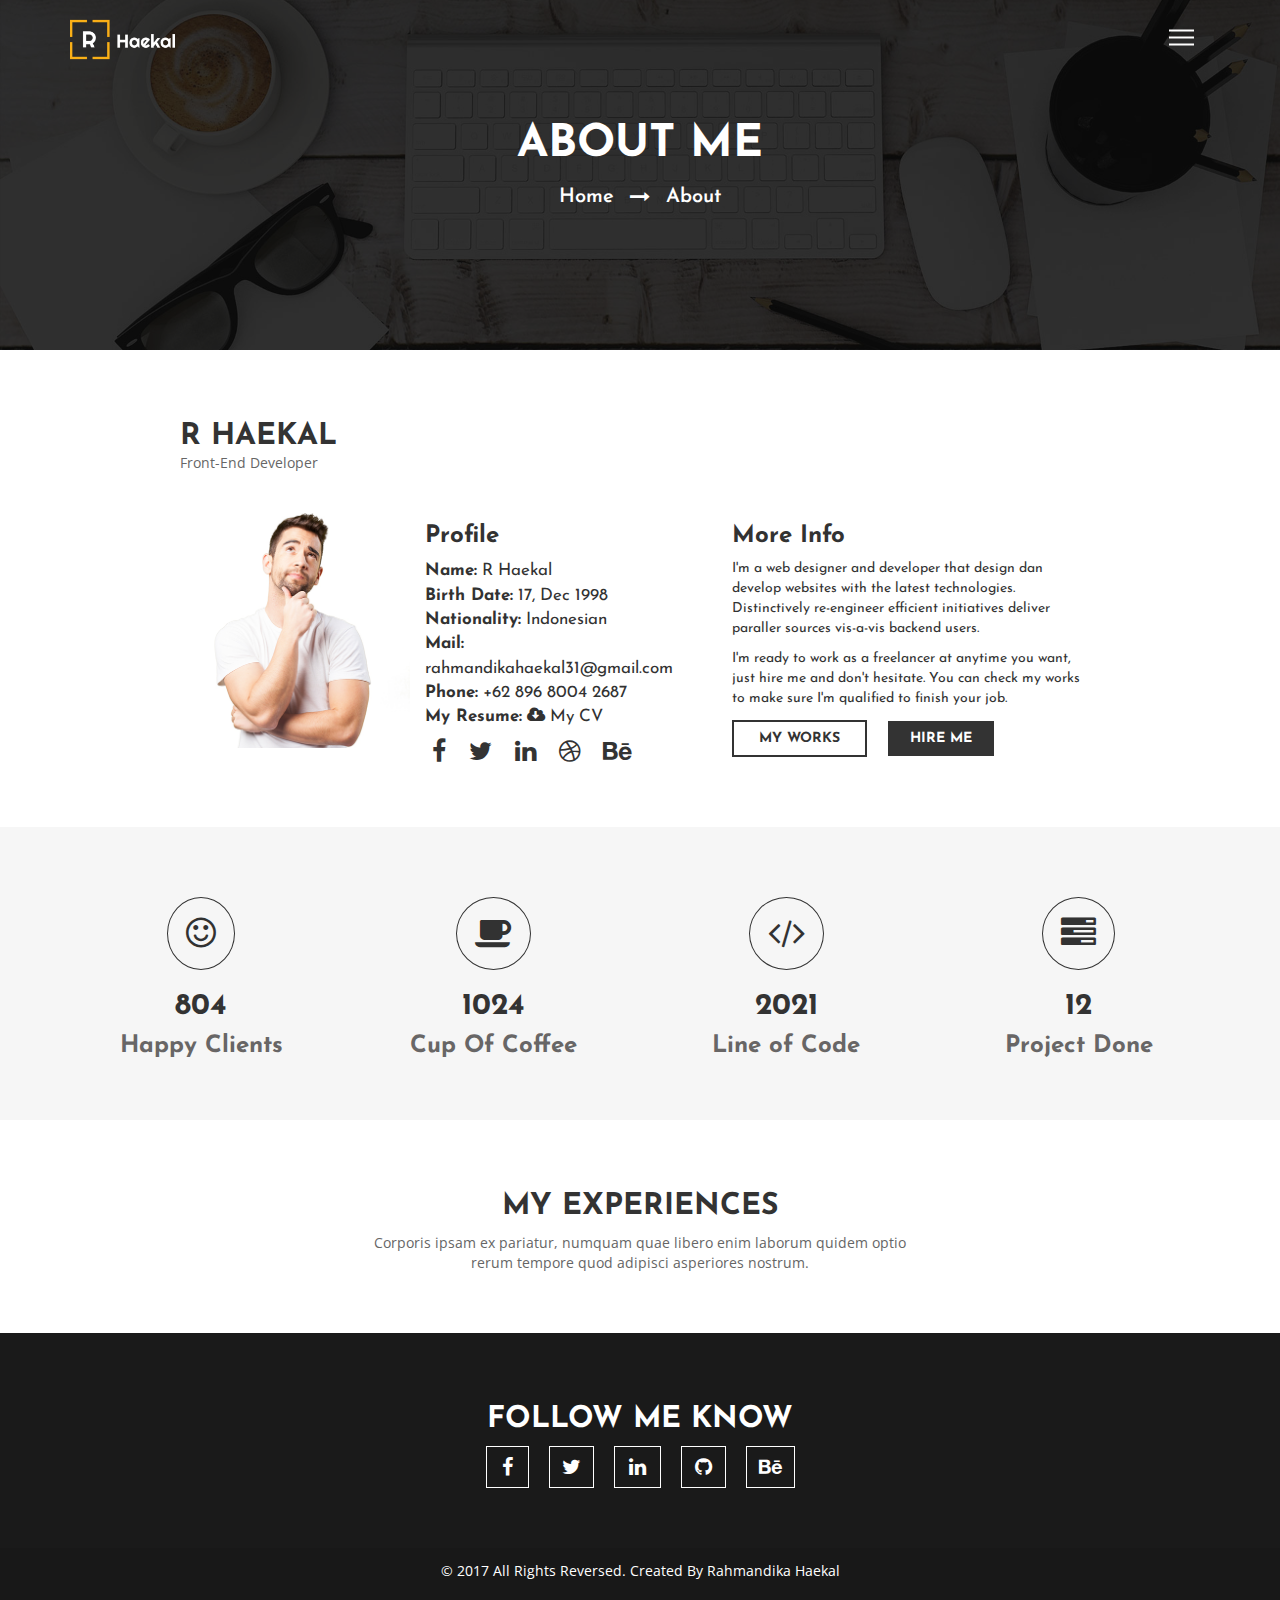
==== commit bc7e896a: "deleting experiences section code" ====
--- a/about.html
+++ b/about.html
@@ -150,96 +150,7 @@
                     <h2>My Experiences</h2>
                     <p>Corporis ipsam ex pariatur, numquam quae libero enim laborum quidem optio rerum tempore quod adipisci asperiores nostrum.</p>
                 </div>
-                <div class="main_experience_area col-md-12">
-                        <div class="timeline col-md-6">
-                            <div class="item">
-                                <div class="study-place">
-                                    <h3 class="place">Front End Web Developer</h3>
-                                    <div class="location"><i class="fa fa-map-marker" aria-hidden="true"></i>Kajen</div>
-                                </div>
-                                <div class="study-meta">
-                                    <div class="title">QODR <small>Ikhwan Developer</small></div>
-                                    <div class="time">2016 - Still Working <i class="fa fa-check"></i></div>
-                                </div><!--//job-meta-->
-                                <div class="study-desc">
-                                    <p>Lorem ipsum dolor sit amet, consectetuer adipiscing elit. Aenean commodo ligula eget dolor. Aenean massa. Cum sociis natoque penatibus et magnis dis parturient montes, nascetur ridiculus mus. Donec quam felis, ultricies nec, pellentesque eu, pretium quis, sem.</p> 
-                                </div><!--//job-desc-->
-                            </div><!--//item-->
 
-                            <div class="item">
-                                <div class="study-place">
-                                    <h3 class="place">Front End Web Developer</h3>
-                                    <div class="location"><i class="fa fa-map-marker" aria-hidden="true"></i>Kajen</div>
-                                </div>
-                                <div class="study-meta">
-                                    <div class="title">QODR <small>Ikhwan Developer</small></div>
-                                    <div class="time">2016 - Still Working <i class="fa fa-check"></i></div>
-                                </div><!--//job-meta-->
-                                <div class="study-desc">
-                                    <p>Lorem ipsum dolor sit amet, consectetuer adipiscing elit. Aenean commodo ligula eget dolor. Aenean massa. Cum sociis natoque penatibus et magnis dis parturient montes, nascetur ridiculus mus. Donec quam felis, ultricies nec, pellentesque eu, pretium quis, sem.</p> 
-                                </div><!--//job-desc-->
-                            </div><!--//item-->
-
-                            <div class="item">
-                                <div class="study-place">
-                                    <h3 class="place">Front End Web Developer</h3>
-                                    <div class="location"><i class="fa fa-map-marker" aria-hidden="true"></i>Karanganyar</div>
-                                </div>
-                                <div class="study-meta">
-                                    <div class="title">QODR <small>Ikhwan Developer</small></div>
-                                    <div class="time">2016 - Still Working <i class="fa fa-check"></i></div>
-                                </div><!--//job-meta-->
-                                <div class="study-desc">
-                                    <p>Lorem ipsum dolor sit amet, consectetuer adipiscing elit. Aenean commodo ligula eget dolor. Aenean massa. Cum sociis natoque penatibus et magnis dis parturient montes, nascetur ridiculus mus. Donec quam felis, ultricies nec, pellentesque eu, pretium quis, sem. </p> 
-                                </div><!--//job-desc-->
-                            </div><!--//item-->
-
-                        </div>
-                        <div class="timeline col-md-6">
-                            <div class="item">
-                                <div class="study-place">
-                                    <h3 class="place">Front End Web Developer</h3>
-                                    <div class="location"><i class="fa fa-map-marker" aria-hidden="true"></i>Kajen</div>
-                                </div>
-                                <div class="study-meta">
-                                    <div class="title">QODR <small>Ikhwan Developer</small></div>
-                                    <div class="time">2016 - Still Working <i class="fa fa-check"></i></div>
-                                </div><!--//job-meta-->
-                                <div class="study-desc">
-                                    <p>Lorem ipsum dolor sit amet, consectetuer adipiscing elit. Aenean commodo ligula eget dolor. Aenean massa. Cum sociis natoque penatibus et magnis dis parturient montes, nascetur ridiculus mus. Donec quam felis, ultricies nec, pellentesque eu, pretium quis, sem.</p> 
-                                </div><!--//job-desc-->
-                            </div><!--//item-->
-
-                            <div class="item">
-                                <div class="study-place">
-                                    <h3 class="place">Front End Web Developer</h3>
-                                    <div class="location"><i class="fa fa-map-marker" aria-hidden="true"></i>Kajen</div>
-                                </div>
-                                <div class="study-meta">
-                                    <div class="title">QODR <small>Ikhwan Developer</small></div>
-                                    <div class="time">2016 - Still Working <i class="fa fa-check"></i></div>
-                                </div><!--//job-meta-->
-                                <div class="study-desc">
-                                    <p>Lorem ipsum dolor sit amet, consectetuer adipiscing elit. Aenean commodo ligula eget dolor. Aenean massa. Cum sociis natoque penatibus et magnis dis parturient montes, nascetur ridiculus mus. Donec quam felis, ultricies nec, pellentesque eu, pretium quis, sem.</p> 
-                                </div><!--//job-desc-->
-                            </div><!--//item-->
-
-                            <div class="item">
-                                <div class="study-place">
-                                    <h3 class="place">Front End Web Developer</h3>
-                                    <div class="location"><i class="fa fa-map-marker" aria-hidden="true"></i>Karanganyar</div>
-                                </div>
-                                <div class="study-meta">
-                                    <div class="title">QODR <small>Ikhwan Developer</small></div>
-                                    <div class="time">2016 - Still Working <i class="fa fa-check"></i></div>
-                                </div><!--//job-meta-->
-                                <div class="study-desc">
-                                    <p>Lorem ipsum dolor sit amet, consectetuer adipiscing elit. Aenean commodo ligula eget dolor. Aenean massa. Cum sociis natoque penatibus et magnis dis parturient montes, nascetur ridiculus mus. Donec quam felis, ultricies nec, pellentesque eu, pretium quis, sem. </p> 
-                                </div><!--//job-desc-->
-                            </div><!--//item-->
-
-                        </div>
-                </div>
             </div>
         </section>
 
--- a/assets_about/css/main.css
+++ b/assets_about/css/main.css
@@ -375,95 +375,6 @@
 /*===================
     Experiences
 ====================*/
-.timeline {
-    border-left: 3px solid #da4847;
-    border-bottom-right-radius: 2px;
-    border-top-right-radius: 2px;
-    position: relative;
-    padding: 0 30px;
-    margin-left: 200px;
-}
-.timeline .item {
-    position: relative;
-    margin-bottom: 45px;
-}
-
-.timeline .item:before {
-    content: "";
-    position: absolute;
-    left: -43px;
-    top: 0;
-    display: inline-block;
-    width: 22px;
-    height: 22px;
-    -webkit-border-radius: 50%;
-    -moz-border-radius: 50%;
-    -ms-border-radius: 50%;
-    -o-border-radius: 50%;
-    border-radius: 50%;
-    -moz-background-clip: padding;
-    -webkit-background-clip: padding-box;
-    background-clip: padding-box;
-    background: #fff;
-    border: 3px solid #da4847;
-}
-.timeline .work-place,
-.timeline .study-place {
-    position: relative;
-}
-.timeline .place {
-    margin-top: 0;
-    margin-bottom: 15px;
-    font-size: 20px;
-    font-weight: 300;
-}
-.timeline .location {
-    position: absolute;
-    right: 0;
-    top: 2px;
-    color: #8a8a8a;
-}
-.timeline .location .fa {
-    margin-right: 5px;
-}
-.timeline .job-meta,
-.timeline .study-meta {
-    position: absolute;
-    left: -200px;
-    top: 0;
-}
-.timeline .job-meta .title,
-.timeline .study-meta .title{
-    font-size: 18px;
-    color: #da4847;
-}
-.timeline .job-meta .time,
-.timeline .study-meta .time {
-    color: #8a8a8a;
-}
-.timeline .job-desc,
-.timeline .study-desc {
-    color: #666;
-}
-.timeline .item:after {
-    content: "";
-    position: absolute;
-    left: -37px;
-    top: 6px;
-    display: inline-block;
-    width: 10px;
-    height: 10px;
-    -webkit-border-radius: 50%;
-    -moz-border-radius: 50%;
-    -ms-border-radius: 50%;
-    -o-border-radius: 50%;
-    border-radius: 50%;
-    -moz-background-clip: padding;
-    -webkit-background-clip: padding-box;
-    background-clip: padding-box;
-    background: #da4847;
-    z-index: 10;
-}
 
 /*===================
     Label Social
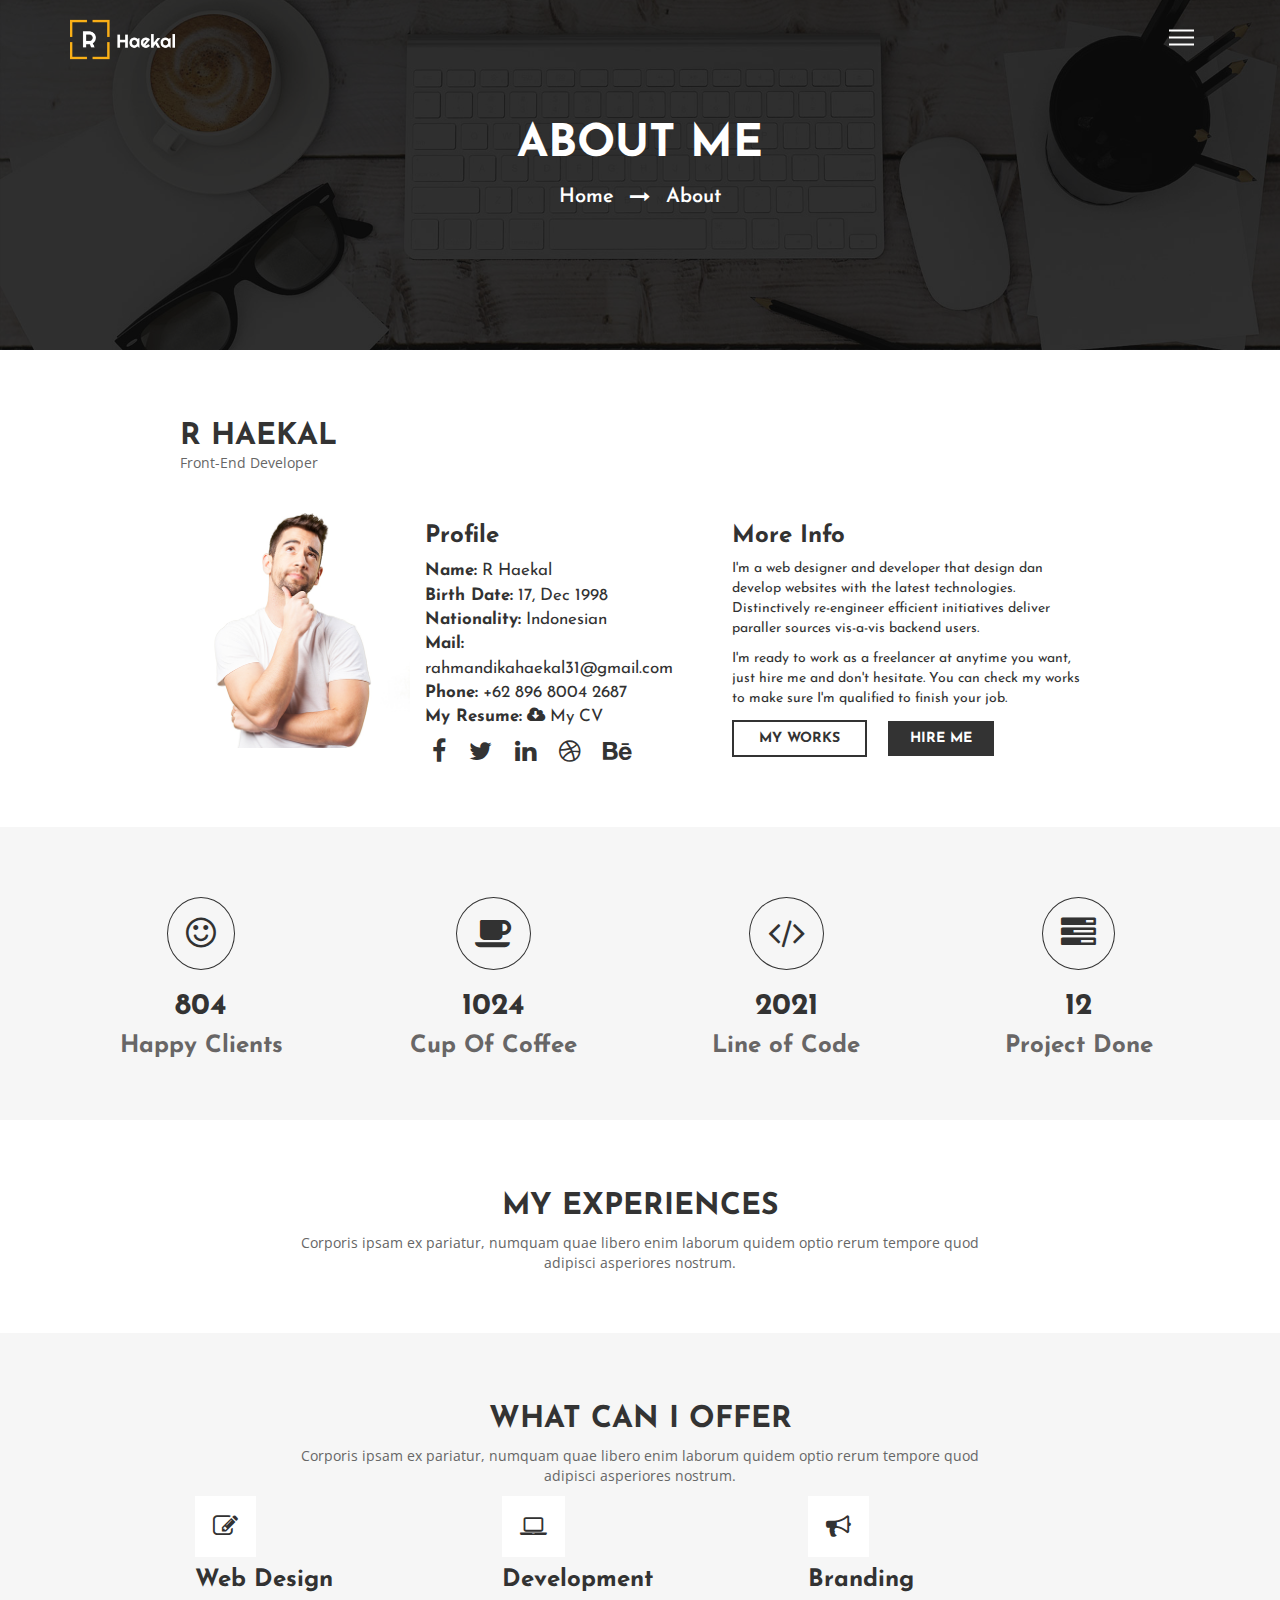
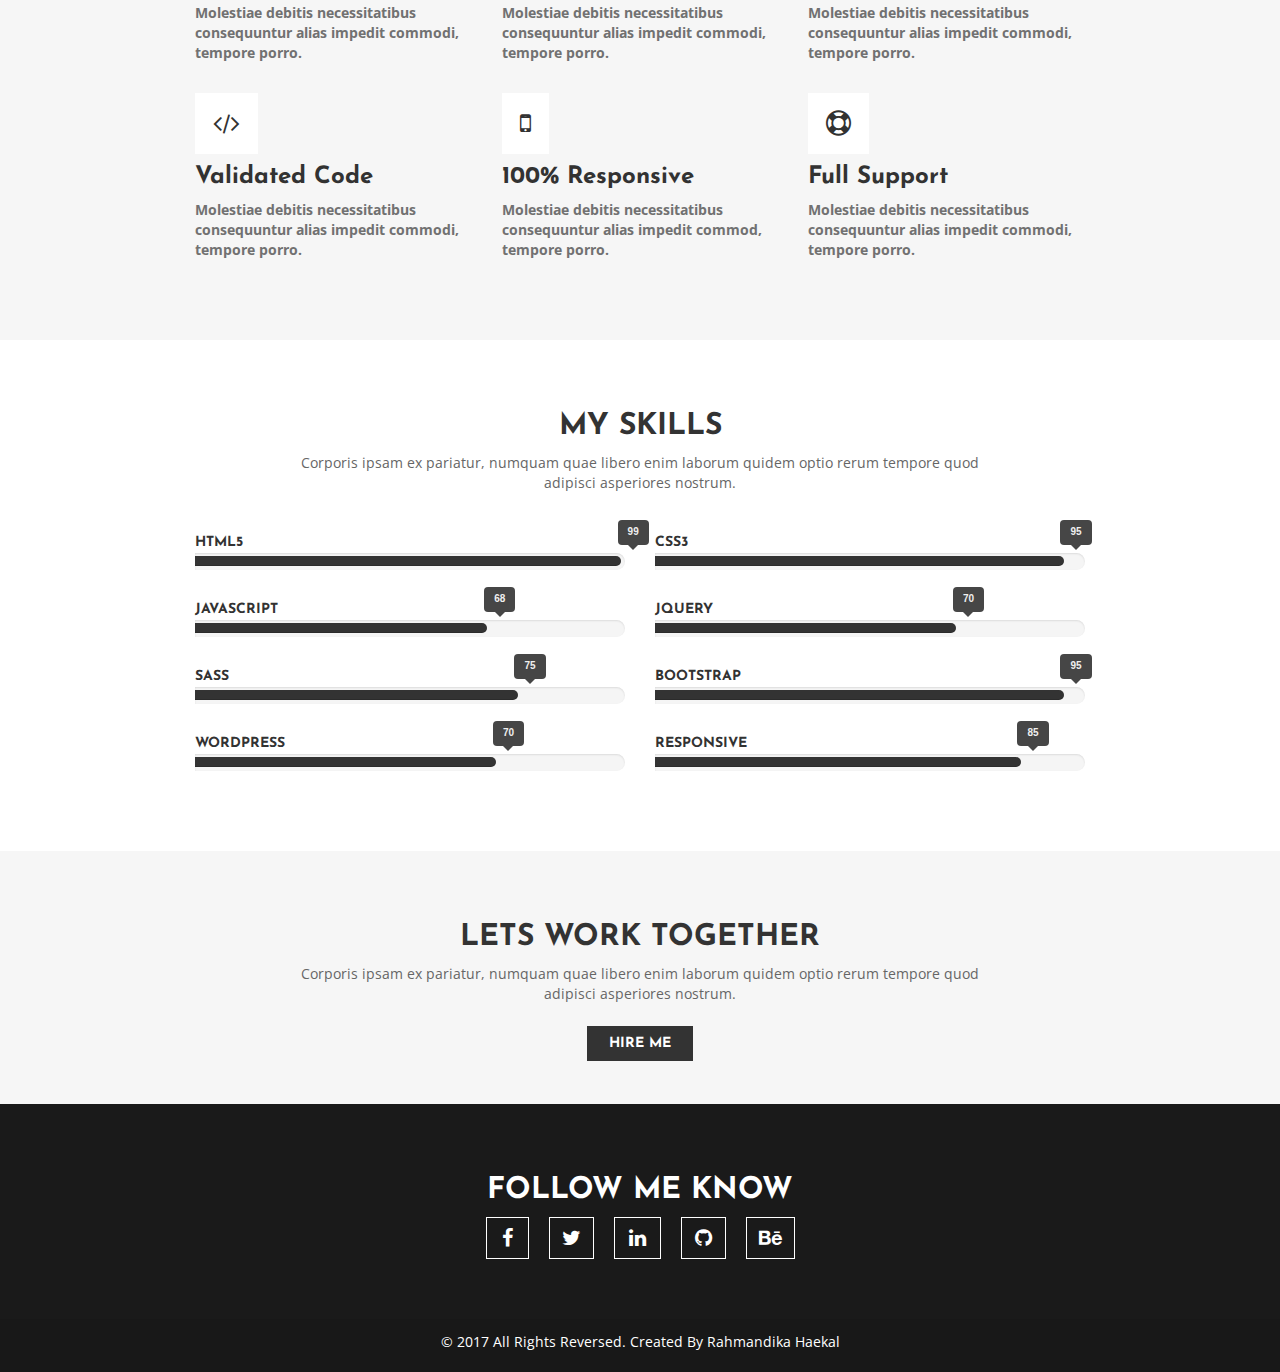
==== commit e4c1f672: "update file about.html" ====
--- a/about.html
+++ b/about.html
@@ -117,7 +117,7 @@
             </div>
         </section>
         
-        <section class="milestone">
+        <section class="milestone bg-gray">
             <div class="container">
                 <div class="row sub-icon">
                     <div class="col-md-3 col-sm-3 col-xs-6 text-center">
@@ -146,13 +146,150 @@
         
         <section class="experience">
             <div class="container">
-                <div class="head_col col-md-6 col-md-offset-3 text-center">
+                <div class="head_col col-md-8 col-md-offset-2 text-center">
                     <h2>My Experiences</h2>
                     <p>Corporis ipsam ex pariatur, numquam quae libero enim laborum quidem optio rerum tempore quod adipisci asperiores nostrum.</p>
                 </div>
 
             </div>
         </section>
+        
+        <section class="service bg-gray">
+            <div class="container">
+                <div class="head_col col-md-8 col-md-offset-2 text-center">
+                    <h2>What Can I Offer</h2>
+                    <p>Corporis ipsam ex pariatur, numquam quae libero enim laborum quidem optio rerum tempore quod adipisci asperiores nostrum.</p>
+                </div>
+                <div class="main_service_area col-md-10 col-md-offset-1">
+                    <div class="service_content col-md-4 text-left">
+                        <i class="fa fa-edit"></i>
+                        <h4>Web Design</h4>
+                        <p>Molestiae debitis necessitatibus consequuntur alias impedit commodi, tempore porro.</p>
+                    </div>
+                    <div class="service_content col-md-4 text-left">
+                        <i class="fa fa-laptop"></i>
+                        <h4>Development</h4>
+                        <p>Molestiae debitis necessitatibus consequuntur alias impedit commodi, tempore porro.</p>
+                    </div>
+                    <div class="service_content col-md-4 text-left">
+                        <i class="fa fa-bullhorn"></i>
+                        <h4>Branding</h4>
+                        <p>Molestiae debitis necessitatibus consequuntur alias impedit commodi, tempore porro.</p>
+                    </div>
+                    <div class="service_content col-md-4 text-left">
+                        <i class="fa fa-code"></i>
+                        <h4>Validated Code</h4>
+                        <p>Molestiae debitis necessitatibus consequuntur alias impedit commodi, tempore porro.</p>
+                    </div>
+                    <div class="service_content col-md-4 text-left">
+                        <i class="fa fa-mobile"></i>
+                        <h4>100% Responsive</h4>
+                        <p>Molestiae debitis necessitatibus consequuntur alias impedit commod, tempore porro.</p>
+                    </div>
+                    <div class="service_content col-md-4 text-left">
+                        <i class="fa fa-life-ring"></i>
+                        <h4>Full Support</h4>
+                        <p>Molestiae debitis necessitatibus consequuntur alias impedit commodi, tempore porro.</p>
+                    </div>
+                </div>
+            </div>
+        </section>
+        
+        <section class="skill">
+            <div class="container">
+                <div class="head_col col-md-8 col-md-offset-2 text-center">
+                    <h2>My Skills</h2>
+                    <p>Corporis ipsam ex pariatur, numquam quae libero enim laborum quidem optio rerum tempore quod adipisci asperiores nostrum.</p>
+                </div>
+                
+                <div class="main_skill_area col-md-10 col-md-offset-1">
+                
+                    <div class="col-md-6"> 
+                        <div class="barWrapper">
+                            <span class="progressText"><b>HTML5</b></span>
+                                <div class="progress">
+                                    <div class="progress-bar" role="progressbar" aria-valuenow="65" aria-valuemin="0" aria-valuemax="100" style="width: 99%;">
+                                        <span class="popOver" data-toggle="tooltip" data-placement="top" title="" data-original-title="65%" aria-describedby="tooltip511700"> </span><div class="tooltip fade top in" role="tooltip" id="tooltip511700" style="top: -38px; left: 28.0312px; display: block;"><div class="tooltip-arrow" style="left: 50%;"></div><div class="tooltip-inner">99</div></div>  
+                                    </div>
+                                </div>
+                        </div>
+                        <div class="barWrapper">
+                            <span class="progressText"><b>JAVASCRIPT</b></span>
+                                <div class="progress">
+                                    <div class="progress-bar" role="progressbar" aria-valuenow="80" aria-valuemin="0" aria-valuemax="100" style="width: 68%;">
+                                        <span class="popOver" data-toggle="tooltip" data-placement="top" title="" data-original-title="80%" aria-describedby="tooltip267133"> </span><div class="tooltip fade top in" role="tooltip" id="tooltip267133" style="top: -38px; left: 28.0312px; display: block;"><div class="tooltip-arrow" style="left: 50%;"></div><div class="tooltip-inner">68</div></div>  
+                                    </div>
+                                </div>
+                        </div>
+                        <div class="barWrapper">
+                            <span class="progressText"><b>SASS</b></span>
+                                <div class="progress">
+                                    <div class="progress-bar" role="progressbar" aria-valuenow="78" aria-valuemin="0" aria-valuemax="100" style="width: 75%;">
+                                        <span class="popOver" data-toggle="tooltip" data-placement="top" title="" data-original-title="78%" aria-describedby="tooltip31337"> </span><div class="tooltip fade top in" role="tooltip" id="tooltip31337" style="top: -38px; left: 28.0312px; display: block;"><div class="tooltip-arrow" style="left: 50%;"></div><div class="tooltip-inner">75</div></div>  
+                                    </div>
+                                </div>
+                        </div>
+                        <div class="barWrapper">
+                            <span class="progressText"><b>WORDPRESS</b></span>
+                                <div class="progress">
+                                    <div class="progress-bar" role="progressbar" aria-valuenow="78" aria-valuemin="0" aria-valuemax="100" style="width: 70%;">
+                                        <span class="popOver" data-toggle="tooltip" data-placement="top" title="" data-original-title="78%" aria-describedby="tooltip31337"> </span><div class="tooltip fade top in" role="tooltip" id="tooltip31337" style="top: -38px; left: 28.0312px; display: block;"><div class="tooltip-arrow" style="left: 50%;"></div><div class="tooltip-inner">70</div></div>  
+                                    </div>
+                                </div>
+                        </div>
+                    </div>
+
+                    <div class="col-md-6">
+                        <div class="barWrapper">
+                            <span class="progressText"><b>CSS3</b></span>
+                                <div class="progress">
+                                    <div class="progress-bar" role="progressbar" aria-valuenow="95" aria-valuemin="0" aria-valuemax="100" style="width: 95%;">
+                                        <span class="popOver" data-toggle="tooltip" data-placement="top" title="" data-original-title="95%" aria-describedby="tooltip140548"> </span><div class="tooltip fade top in" role="tooltip" id="tooltip140548" style="top: -38px; left: 28.0312px; display: block;"><div class="tooltip-arrow" style="left: 50%;"></div><div class="tooltip-inner">95</div></div>  
+                                    </div>
+                                </div>
+                        </div>
+                        <div class="barWrapper">
+                            <span class="progressText"><b>JQUERY</b></span>
+                                <div class="progress">
+                                    <div class="progress-bar" role="progressbar" aria-valuenow="70" aria-valuemin="0" aria-valuemax="100" style="width: 70%;">
+                                        <span class="popOver" data-toggle="tooltip" data-placement="top" title="" data-original-title="70%" aria-describedby="tooltip367646"> </span><div class="tooltip fade top in" role="tooltip" id="tooltip367646" style="top: -38px; left: 28.0312px; display: block;"><div class="tooltip-arrow" style="left: 50%;"></div><div class="tooltip-inner">70</div></div>  
+                                    </div>
+                                </div>
+                        </div>
+                        <div class="barWrapper">
+                            <span class="progressText"><b>BOOTSTRAP</b></span>
+                                <div class="progress">
+                                    <div class="progress-bar" role="progressbar" aria-valuenow="85" aria-valuemin="0" aria-valuemax="100" style="width: 95%;">
+                                        <span class="popOver" data-toggle="tooltip" data-placement="top" title="" data-original-title="85%" aria-describedby="tooltip351965"> </span><div class="tooltip fade top in" role="tooltip" id="tooltip351965" style="top: -38px; left: 28.0312px; display: block;"><div class="tooltip-arrow" style="left: 50%;"></div><div class="tooltip-inner">95</div></div>  
+                                    </div>
+                                </div>
+                        </div>
+                        <div class="barWrapper">
+                            <span class="progressText"><b>RESPONSIVE</b></span>
+                                <div class="progress">
+                                    <div class="progress-bar" role="progressbar" aria-valuenow="85" aria-valuemin="0" aria-valuemax="100" style="width: 85%;">
+                                        <span class="popOver" data-toggle="tooltip" data-placement="top" title="" data-original-title="85%" aria-describedby="tooltip351965"> </span><div class="tooltip fade top in" role="tooltip" id="tooltip351965" style="top: -38px; left: 28.0312px; display: block;"><div class="tooltip-arrow" style="left: 50%;"></div><div class="tooltip-inner">85</div></div>  
+                                    </div>
+                                </div>
+                        </div>
+                    </div>
+
+                </div>
+                
+            </div>
+        </section>
+        
+        <div class="label_hire bg-gray">
+            <section>
+                <div class="container">
+                    <div class="head_col col-md-8 col-md-offset-2 text-center">
+                            <h2>Lets Work Together</h2>
+                            <p>Corporis ipsam ex pariatur, numquam quae libero enim laborum quidem optio rerum tempore quod adipisci asperiores nostrum.</p>
+                            <br>
+                            <a class="btn-black" href="contact.html">Hire Me</a>
+                    </div>
+            </section>
+        </div>
 
         
         <div class="label_social">
--- a/assets_about/css/main.css
+++ b/assets_about/css/main.css
@@ -55,7 +55,9 @@
     font-size: 14px;
     color: #666;
 }
-
+.bg-gray {
+    background-color: #f6f6f6;
+}
 .btn-transparent {
     border: 2px solid #333;
     font-weight: 700;
@@ -351,9 +353,6 @@
 /*===================
     Counter Up
 ===================*/
-.milestone {
-	background-color: #f6f6f6;
-}
 .milestone h2,
 .milestone h3 {
 	margin: 0px;
@@ -373,8 +372,64 @@
 }
 
 /*===================
+    Service
+===================*/
+div.service_content {
+    padding-bottom: 20px;
+}
+.service_content i {
+    font-size: 25px;
+	background-color: #fff;
+    padding: 18px;
+}
+.service_content:hover i {
+    background-color: #333;
+    color: #fff;
+    transition: 0.4s ease-in 0s;
+}
+.service_content p {
+	font-family: 'Open Sans',sans-serif;
+    font-weight: 700;
+    color: #717171;
+}
+/*===================
     Experiences
 ====================*/
+.main_skill_area {
+	padding-top: 30px;
+}
+.barWrapper {
+	padding-bottom: 10px;
+}
+.tooltip{ 
+  position:relative;
+  float:right;
+}
+.tooltip > .tooltip-inner {
+    font-weight:bold; 
+    font-size: 10px;
+    background-color: #333; padding:5px 10px;
+    color:#eee;
+}
+.popOver + .tooltip > .tooltip-arrow {	
+    border-left: 5px solid transparent;
+    border-right: 5px solid transparent; 
+    border-top: 5px solid #333;
+}
+.progress{
+    border-radius: 0px 25px 25px 0px;
+    height: 17px;
+    overflow:visible;
+}
+.progress-bar{
+    background: #333; 
+    border-radius: 0px 25px 25px 0px;
+    height: 10px;
+    margin-top: 3px;
+    -webkit-transition: width 1.5s ease-in-out;
+    transition: width 2.5s ease-in-out;
+}
+
 
 /*===================
     Label Social
